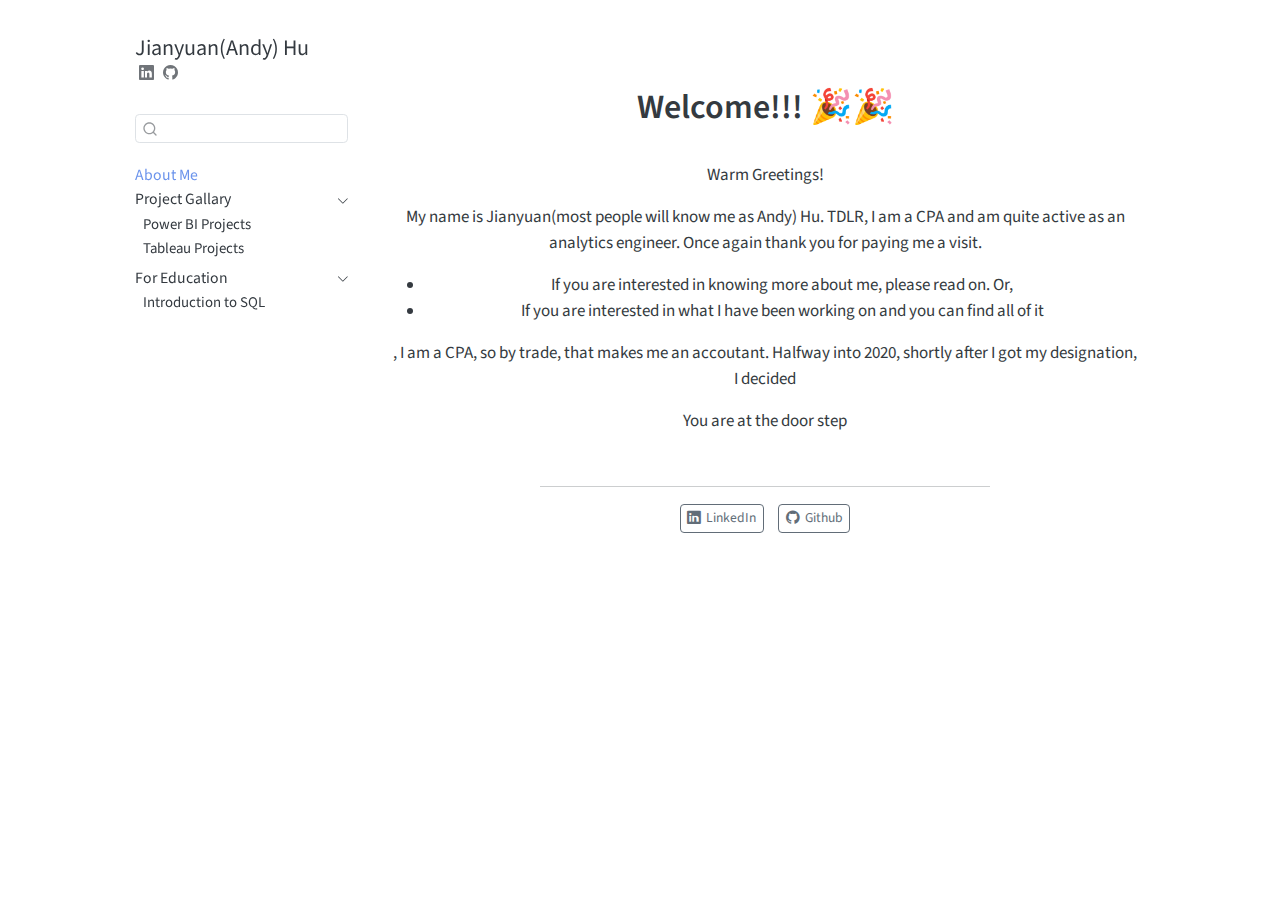
==== docs/index.html @ 5f411fdc "initial website commit" ====
<!DOCTYPE html>
<html xmlns="http://www.w3.org/1999/xhtml" lang="en" xml:lang="en"><head>

<meta charset="utf-8">
<meta name="generator" content="quarto-1.5.57">

<meta name="viewport" content="width=device-width, initial-scale=1.0, user-scalable=yes">


<title>Welcome!!! 🎉🎉 – Jianyuan(Andy) Hu</title>
<style>
code{white-space: pre-wrap;}
span.smallcaps{font-variant: small-caps;}
div.columns{display: flex; gap: min(4vw, 1.5em);}
div.column{flex: auto; overflow-x: auto;}
div.hanging-indent{margin-left: 1.5em; text-indent: -1.5em;}
ul.task-list{list-style: none;}
ul.task-list li input[type="checkbox"] {
  width: 0.8em;
  margin: 0 0.8em 0.2em -1em; /* quarto-specific, see https://github.com/quarto-dev/quarto-cli/issues/4556 */ 
  vertical-align: middle;
}
</style>


<script src="site_libs/quarto-nav/quarto-nav.js"></script>
<script src="site_libs/quarto-nav/headroom.min.js"></script>
<script src="site_libs/clipboard/clipboard.min.js"></script>
<script src="site_libs/quarto-search/autocomplete.umd.js"></script>
<script src="site_libs/quarto-search/fuse.min.js"></script>
<script src="site_libs/quarto-search/quarto-search.js"></script>
<meta name="quarto:offset" content="./">
<script src="site_libs/quarto-html/quarto.js"></script>
<script src="site_libs/quarto-html/popper.min.js"></script>
<script src="site_libs/quarto-html/tippy.umd.min.js"></script>
<link href="site_libs/quarto-html/tippy.css" rel="stylesheet">
<link href="site_libs/quarto-html/quarto-syntax-highlighting.css" rel="stylesheet" id="quarto-text-highlighting-styles">
<script src="site_libs/bootstrap/bootstrap.min.js"></script>
<link href="site_libs/bootstrap/bootstrap-icons.css" rel="stylesheet">
<link href="site_libs/bootstrap/bootstrap.min.css" rel="stylesheet" id="quarto-bootstrap" data-mode="light">
<script id="quarto-search-options" type="application/json">{
  "location": "sidebar",
  "copy-button": false,
  "collapse-after": 3,
  "panel-placement": "start",
  "type": "textbox",
  "limit": 50,
  "keyboard-shortcut": [
    "f",
    "/",
    "s"
  ],
  "show-item-context": false,
  "language": {
    "search-no-results-text": "No results",
    "search-matching-documents-text": "matching documents",
    "search-copy-link-title": "Copy link to search",
    "search-hide-matches-text": "Hide additional matches",
    "search-more-match-text": "more match in this document",
    "search-more-matches-text": "more matches in this document",
    "search-clear-button-title": "Clear",
    "search-text-placeholder": "",
    "search-detached-cancel-button-title": "Cancel",
    "search-submit-button-title": "Submit",
    "search-label": "Search"
  }
}</script>


<link rel="stylesheet" href="styles.css">
</head>

<body class="nav-sidebar floating fullcontent">

<div id="quarto-search-results"></div>
  <header id="quarto-header" class="headroom fixed-top">
  <nav class="quarto-secondary-nav">
    <div class="container-fluid d-flex">
      <button type="button" class="quarto-btn-toggle btn" data-bs-toggle="collapse" role="button" data-bs-target=".quarto-sidebar-collapse-item" aria-controls="quarto-sidebar" aria-expanded="false" aria-label="Toggle sidebar navigation" onclick="if (window.quartoToggleHeadroom) { window.quartoToggleHeadroom(); }">
        <i class="bi bi-layout-text-sidebar-reverse"></i>
      </button>
        <nav class="quarto-page-breadcrumbs" aria-label="breadcrumb"><ol class="breadcrumb"><li class="breadcrumb-item"><a href="./index.html">About Me</a></li></ol></nav>
        <a class="flex-grow-1" role="navigation" data-bs-toggle="collapse" data-bs-target=".quarto-sidebar-collapse-item" aria-controls="quarto-sidebar" aria-expanded="false" aria-label="Toggle sidebar navigation" onclick="if (window.quartoToggleHeadroom) { window.quartoToggleHeadroom(); }">      
        </a>
      <button type="button" class="btn quarto-search-button" aria-label="Search" onclick="window.quartoOpenSearch();">
        <i class="bi bi-search"></i>
      </button>
    </div>
  </nav>
</header>
<!-- content -->
<div id="quarto-content" class="quarto-container page-columns page-rows-contents page-layout-article">
<!-- sidebar -->
  <nav id="quarto-sidebar" class="sidebar collapse collapse-horizontal quarto-sidebar-collapse-item sidebar-navigation floating overflow-auto">
    <div class="pt-lg-2 mt-2 text-left sidebar-header">
    <div class="sidebar-title mb-0 py-0">
      <a href="./">Jianyuan(Andy) Hu</a> 
        <div class="sidebar-tools-main">
    <a href="http://linkedin.com/in/andyhu1" title="" class="quarto-navigation-tool px-1" aria-label=""><i class="bi bi-linkedin"></i></a>
    <a href="https://github.com/jy-andy-hu" title="" class="quarto-navigation-tool px-1" aria-label=""><i class="bi bi-github"></i></a>
</div>
    </div>
      </div>
        <div class="mt-2 flex-shrink-0 align-items-center">
        <div class="sidebar-search">
        <div id="quarto-search" class="" title="Search"></div>
        </div>
        </div>
    <div class="sidebar-menu-container"> 
    <ul class="list-unstyled mt-1">
        <li class="sidebar-item">
  <div class="sidebar-item-container"> 
  <a href="./index.html" class="sidebar-item-text sidebar-link active">
 <span class="menu-text">About Me</span></a>
  </div>
</li>
        <li class="sidebar-item sidebar-item-section">
      <div class="sidebar-item-container"> 
            <a class="sidebar-item-text sidebar-link text-start" data-bs-toggle="collapse" data-bs-target="#quarto-sidebar-section-1" role="navigation" aria-expanded="true">
 <span class="menu-text">Project Gallary</span></a>
          <a class="sidebar-item-toggle text-start" data-bs-toggle="collapse" data-bs-target="#quarto-sidebar-section-1" role="navigation" aria-expanded="true" aria-label="Toggle section">
            <i class="bi bi-chevron-right ms-2"></i>
          </a> 
      </div>
      <ul id="quarto-sidebar-section-1" class="collapse list-unstyled sidebar-section depth1 show">  
          <li class="sidebar-item">
 <span class="menu-text">Power BI Projects</span>
  </li>
          <li class="sidebar-item">
 <span class="menu-text">Tableau Projects</span>
  </li>
      </ul>
  </li>
        <li class="sidebar-item sidebar-item-section">
      <div class="sidebar-item-container"> 
            <a class="sidebar-item-text sidebar-link text-start" data-bs-toggle="collapse" data-bs-target="#quarto-sidebar-section-2" role="navigation" aria-expanded="true">
 <span class="menu-text">For Education</span></a>
          <a class="sidebar-item-toggle text-start" data-bs-toggle="collapse" data-bs-target="#quarto-sidebar-section-2" role="navigation" aria-expanded="true" aria-label="Toggle section">
            <i class="bi bi-chevron-right ms-2"></i>
          </a> 
      </div>
      <ul id="quarto-sidebar-section-2" class="collapse list-unstyled sidebar-section depth1 show">  
          <li class="sidebar-item">
  <div class="sidebar-item-container"> 
  <a href="https://jy-andy-hu.github.io/Education_MySQL_Introduction/" class="sidebar-item-text sidebar-link">
 <span class="menu-text">Introduction to SQL</span></a>
  </div>
</li>
      </ul>
  </li>
    </ul>
    </div>
</nav>
<div id="quarto-sidebar-glass" class="quarto-sidebar-collapse-item" data-bs-toggle="collapse" data-bs-target=".quarto-sidebar-collapse-item"></div>
<!-- margin-sidebar -->
    
<!-- main -->
<div class="quarto-about-jolla">
 <header id="title-block-header" class="quarto-title-block default">
<div class="quarto-title">
<h1 class="title">Welcome!!! 🎉🎉</h1>
</div>
<div class="quarto-title-meta">
  </div>
</header><main class="content" id="quarto-document-content">
<p>Warm Greetings!</p>
<p>My name is Jianyuan(most people will know me as Andy) Hu. TDLR, I am a CPA and am quite active as an analytics engineer. Once again thank you for paying me a visit.</p>
<ul>
<li>If you are interested in knowing more about me, please read on. Or,</li>
<li>If you are interested in what I have been working on and you can find all of it</li>
</ul>
<p>, I am a CPA, so by trade, that makes me an accoutant. Halfway into 2020, shortly after I got my designation, I decided</p>
<p>You are at the door step</p>


</main> 
  <hr class="about-sep">
   <div class="about-links">
  <a href="http://linkedin.com/in/andyhu1" class="about-link" rel="" target="">
    <i class="bi bi-linkedin"></i>
     <span class="about-link-text">LinkedIn</span>
  </a>
  <a href="https://github.com/jy-andy-hu" class="about-link" rel="" target="">
    <i class="bi bi-github"></i>
     <span class="about-link-text">Github</span>
  </a>
</div>
</div>
 <!-- /main -->
<script id="quarto-html-after-body" type="application/javascript">
window.document.addEventListener("DOMContentLoaded", function (event) {
  const toggleBodyColorMode = (bsSheetEl) => {
    const mode = bsSheetEl.getAttribute("data-mode");
    const bodyEl = window.document.querySelector("body");
    if (mode === "dark") {
      bodyEl.classList.add("quarto-dark");
      bodyEl.classList.remove("quarto-light");
    } else {
      bodyEl.classList.add("quarto-light");
      bodyEl.classList.remove("quarto-dark");
    }
  }
  const toggleBodyColorPrimary = () => {
    const bsSheetEl = window.document.querySelector("link#quarto-bootstrap");
    if (bsSheetEl) {
      toggleBodyColorMode(bsSheetEl);
    }
  }
  toggleBodyColorPrimary();  
  const isCodeAnnotation = (el) => {
    for (const clz of el.classList) {
      if (clz.startsWith('code-annotation-')) {                     
        return true;
      }
    }
    return false;
  }
  const onCopySuccess = function(e) {
    // button target
    const button = e.trigger;
    // don't keep focus
    button.blur();
    // flash "checked"
    button.classList.add('code-copy-button-checked');
    var currentTitle = button.getAttribute("title");
    button.setAttribute("title", "Copied!");
    let tooltip;
    if (window.bootstrap) {
      button.setAttribute("data-bs-toggle", "tooltip");
      button.setAttribute("data-bs-placement", "left");
      button.setAttribute("data-bs-title", "Copied!");
      tooltip = new bootstrap.Tooltip(button, 
        { trigger: "manual", 
          customClass: "code-copy-button-tooltip",
          offset: [0, -8]});
      tooltip.show();    
    }
    setTimeout(function() {
      if (tooltip) {
        tooltip.hide();
        button.removeAttribute("data-bs-title");
        button.removeAttribute("data-bs-toggle");
        button.removeAttribute("data-bs-placement");
      }
      button.setAttribute("title", currentTitle);
      button.classList.remove('code-copy-button-checked');
    }, 1000);
    // clear code selection
    e.clearSelection();
  }
  const getTextToCopy = function(trigger) {
      const codeEl = trigger.previousElementSibling.cloneNode(true);
      for (const childEl of codeEl.children) {
        if (isCodeAnnotation(childEl)) {
          childEl.remove();
        }
      }
      return codeEl.innerText;
  }
  const clipboard = new window.ClipboardJS('.code-copy-button:not([data-in-quarto-modal])', {
    text: getTextToCopy
  });
  clipboard.on('success', onCopySuccess);
  if (window.document.getElementById('quarto-embedded-source-code-modal')) {
    // For code content inside modals, clipBoardJS needs to be initialized with a container option
    // TODO: Check when it could be a function (https://github.com/zenorocha/clipboard.js/issues/860)
    const clipboardModal = new window.ClipboardJS('.code-copy-button[data-in-quarto-modal]', {
      text: getTextToCopy,
      container: window.document.getElementById('quarto-embedded-source-code-modal')
    });
    clipboardModal.on('success', onCopySuccess);
  }
    var localhostRegex = new RegExp(/^(?:http|https):\/\/localhost\:?[0-9]*\//);
    var mailtoRegex = new RegExp(/^mailto:/);
      var filterRegex = new RegExp('/' + window.location.host + '/');
    var isInternal = (href) => {
        return filterRegex.test(href) || localhostRegex.test(href) || mailtoRegex.test(href);
    }
    // Inspect non-navigation links and adorn them if external
 	var links = window.document.querySelectorAll('a[href]:not(.nav-link):not(.navbar-brand):not(.toc-action):not(.sidebar-link):not(.sidebar-item-toggle):not(.pagination-link):not(.no-external):not([aria-hidden]):not(.dropdown-item):not(.quarto-navigation-tool):not(.about-link)');
    for (var i=0; i<links.length; i++) {
      const link = links[i];
      if (!isInternal(link.href)) {
        // undo the damage that might have been done by quarto-nav.js in the case of
        // links that we want to consider external
        if (link.dataset.originalHref !== undefined) {
          link.href = link.dataset.originalHref;
        }
      }
    }
  function tippyHover(el, contentFn, onTriggerFn, onUntriggerFn) {
    const config = {
      allowHTML: true,
      maxWidth: 500,
      delay: 100,
      arrow: false,
      appendTo: function(el) {
          return el.parentElement;
      },
      interactive: true,
      interactiveBorder: 10,
      theme: 'quarto',
      placement: 'bottom-start',
    };
    if (contentFn) {
      config.content = contentFn;
    }
    if (onTriggerFn) {
      config.onTrigger = onTriggerFn;
    }
    if (onUntriggerFn) {
      config.onUntrigger = onUntriggerFn;
    }
    window.tippy(el, config); 
  }
  const noterefs = window.document.querySelectorAll('a[role="doc-noteref"]');
  for (var i=0; i<noterefs.length; i++) {
    const ref = noterefs[i];
    tippyHover(ref, function() {
      // use id or data attribute instead here
      let href = ref.getAttribute('data-footnote-href') || ref.getAttribute('href');
      try { href = new URL(href).hash; } catch {}
      const id = href.replace(/^#\/?/, "");
      const note = window.document.getElementById(id);
      if (note) {
        return note.innerHTML;
      } else {
        return "";
      }
    });
  }
  const xrefs = window.document.querySelectorAll('a.quarto-xref');
  const processXRef = (id, note) => {
    // Strip column container classes
    const stripColumnClz = (el) => {
      el.classList.remove("page-full", "page-columns");
      if (el.children) {
        for (const child of el.children) {
          stripColumnClz(child);
        }
      }
    }
    stripColumnClz(note)
    if (id === null || id.startsWith('sec-')) {
      // Special case sections, only their first couple elements
      const container = document.createElement("div");
      if (note.children && note.children.length > 2) {
        container.appendChild(note.children[0].cloneNode(true));
        for (let i = 1; i < note.children.length; i++) {
          const child = note.children[i];
          if (child.tagName === "P" && child.innerText === "") {
            continue;
          } else {
            container.appendChild(child.cloneNode(true));
            break;
          }
        }
        if (window.Quarto?.typesetMath) {
          window.Quarto.typesetMath(container);
        }
        return container.innerHTML
      } else {
        if (window.Quarto?.typesetMath) {
          window.Quarto.typesetMath(note);
        }
        return note.innerHTML;
      }
    } else {
      // Remove any anchor links if they are present
      const anchorLink = note.querySelector('a.anchorjs-link');
      if (anchorLink) {
        anchorLink.remove();
      }
      if (window.Quarto?.typesetMath) {
        window.Quarto.typesetMath(note);
      }
      // TODO in 1.5, we should make sure this works without a callout special case
      if (note.classList.contains("callout")) {
        return note.outerHTML;
      } else {
        return note.innerHTML;
      }
    }
  }
  for (var i=0; i<xrefs.length; i++) {
    const xref = xrefs[i];
    tippyHover(xref, undefined, function(instance) {
      instance.disable();
      let url = xref.getAttribute('href');
      let hash = undefined; 
      if (url.startsWith('#')) {
        hash = url;
      } else {
        try { hash = new URL(url).hash; } catch {}
      }
      if (hash) {
        const id = hash.replace(/^#\/?/, "");
        const note = window.document.getElementById(id);
        if (note !== null) {
          try {
            const html = processXRef(id, note.cloneNode(true));
            instance.setContent(html);
          } finally {
            instance.enable();
            instance.show();
          }
        } else {
          // See if we can fetch this
          fetch(url.split('#')[0])
          .then(res => res.text())
          .then(html => {
            const parser = new DOMParser();
            const htmlDoc = parser.parseFromString(html, "text/html");
            const note = htmlDoc.getElementById(id);
            if (note !== null) {
              const html = processXRef(id, note);
              instance.setContent(html);
            } 
          }).finally(() => {
            instance.enable();
            instance.show();
          });
        }
      } else {
        // See if we can fetch a full url (with no hash to target)
        // This is a special case and we should probably do some content thinning / targeting
        fetch(url)
        .then(res => res.text())
        .then(html => {
          const parser = new DOMParser();
          const htmlDoc = parser.parseFromString(html, "text/html");
          const note = htmlDoc.querySelector('main.content');
          if (note !== null) {
            // This should only happen for chapter cross references
            // (since there is no id in the URL)
            // remove the first header
            if (note.children.length > 0 && note.children[0].tagName === "HEADER") {
              note.children[0].remove();
            }
            const html = processXRef(null, note);
            instance.setContent(html);
          } 
        }).finally(() => {
          instance.enable();
          instance.show();
        });
      }
    }, function(instance) {
    });
  }
      let selectedAnnoteEl;
      const selectorForAnnotation = ( cell, annotation) => {
        let cellAttr = 'data-code-cell="' + cell + '"';
        let lineAttr = 'data-code-annotation="' +  annotation + '"';
        const selector = 'span[' + cellAttr + '][' + lineAttr + ']';
        return selector;
      }
      const selectCodeLines = (annoteEl) => {
        const doc = window.document;
        const targetCell = annoteEl.getAttribute("data-target-cell");
        const targetAnnotation = annoteEl.getAttribute("data-target-annotation");
        const annoteSpan = window.document.querySelector(selectorForAnnotation(targetCell, targetAnnotation));
        const lines = annoteSpan.getAttribute("data-code-lines").split(",");
        const lineIds = lines.map((line) => {
          return targetCell + "-" + line;
        })
        let top = null;
        let height = null;
        let parent = null;
        if (lineIds.length > 0) {
            //compute the position of the single el (top and bottom and make a div)
            const el = window.document.getElementById(lineIds[0]);
            top = el.offsetTop;
            height = el.offsetHeight;
            parent = el.parentElement.parentElement;
          if (lineIds.length > 1) {
            const lastEl = window.document.getElementById(lineIds[lineIds.length - 1]);
            const bottom = lastEl.offsetTop + lastEl.offsetHeight;
            height = bottom - top;
          }
          if (top !== null && height !== null && parent !== null) {
            // cook up a div (if necessary) and position it 
            let div = window.document.getElementById("code-annotation-line-highlight");
            if (div === null) {
              div = window.document.createElement("div");
              div.setAttribute("id", "code-annotation-line-highlight");
              div.style.position = 'absolute';
              parent.appendChild(div);
            }
            div.style.top = top - 2 + "px";
            div.style.height = height + 4 + "px";
            div.style.left = 0;
            let gutterDiv = window.document.getElementById("code-annotation-line-highlight-gutter");
            if (gutterDiv === null) {
              gutterDiv = window.document.createElement("div");
              gutterDiv.setAttribute("id", "code-annotation-line-highlight-gutter");
              gutterDiv.style.position = 'absolute';
              const codeCell = window.document.getElementById(targetCell);
              const gutter = codeCell.querySelector('.code-annotation-gutter');
              gutter.appendChild(gutterDiv);
            }
            gutterDiv.style.top = top - 2 + "px";
            gutterDiv.style.height = height + 4 + "px";
          }
          selectedAnnoteEl = annoteEl;
        }
      };
      const unselectCodeLines = () => {
        const elementsIds = ["code-annotation-line-highlight", "code-annotation-line-highlight-gutter"];
        elementsIds.forEach((elId) => {
          const div = window.document.getElementById(elId);
          if (div) {
            div.remove();
          }
        });
        selectedAnnoteEl = undefined;
      };
        // Handle positioning of the toggle
    window.addEventListener(
      "resize",
      throttle(() => {
        elRect = undefined;
        if (selectedAnnoteEl) {
          selectCodeLines(selectedAnnoteEl);
        }
      }, 10)
    );
    function throttle(fn, ms) {
    let throttle = false;
    let timer;
      return (...args) => {
        if(!throttle) { // first call gets through
            fn.apply(this, args);
            throttle = true;
        } else { // all the others get throttled
            if(timer) clearTimeout(timer); // cancel #2
            timer = setTimeout(() => {
              fn.apply(this, args);
              timer = throttle = false;
            }, ms);
        }
      };
    }
      // Attach click handler to the DT
      const annoteDls = window.document.querySelectorAll('dt[data-target-cell]');
      for (const annoteDlNode of annoteDls) {
        annoteDlNode.addEventListener('click', (event) => {
          const clickedEl = event.target;
          if (clickedEl !== selectedAnnoteEl) {
            unselectCodeLines();
            const activeEl = window.document.querySelector('dt[data-target-cell].code-annotation-active');
            if (activeEl) {
              activeEl.classList.remove('code-annotation-active');
            }
            selectCodeLines(clickedEl);
            clickedEl.classList.add('code-annotation-active');
          } else {
            // Unselect the line
            unselectCodeLines();
            clickedEl.classList.remove('code-annotation-active');
          }
        });
      }
  const findCites = (el) => {
    const parentEl = el.parentElement;
    if (parentEl) {
      const cites = parentEl.dataset.cites;
      if (cites) {
        return {
          el,
          cites: cites.split(' ')
        };
      } else {
        return findCites(el.parentElement)
      }
    } else {
      return undefined;
    }
  };
  var bibliorefs = window.document.querySelectorAll('a[role="doc-biblioref"]');
  for (var i=0; i<bibliorefs.length; i++) {
    const ref = bibliorefs[i];
    const citeInfo = findCites(ref);
    if (citeInfo) {
      tippyHover(citeInfo.el, function() {
        var popup = window.document.createElement('div');
        citeInfo.cites.forEach(function(cite) {
          var citeDiv = window.document.createElement('div');
          citeDiv.classList.add('hanging-indent');
          citeDiv.classList.add('csl-entry');
          var biblioDiv = window.document.getElementById('ref-' + cite);
          if (biblioDiv) {
            citeDiv.innerHTML = biblioDiv.innerHTML;
          }
          popup.appendChild(citeDiv);
        });
        return popup.innerHTML;
      });
    }
  }
});
</script>
</div> <!-- /content -->




</body></html>
---- docs/site_libs/quarto-html/tippy.css ----
.tippy-box[data-animation=fade][data-state=hidden]{opacity:0}[data-tippy-root]{max-width:calc(100vw - 10px)}.tippy-box{position:relative;background-color:#333;color:#fff;border-radius:4px;font-size:14px;line-height:1.4;white-space:normal;outline:0;transition-property:transform,visibility,opacity}.tippy-box[data-placement^=top]>.tippy-arrow{bottom:0}.tippy-box[data-placement^=top]>.tippy-arrow:before{bottom:-7px;left:0;border-width:8px 8px 0;border-top-color:initial;transform-origin:center top}.tippy-box[data-placement^=bottom]>.tippy-arrow{top:0}.tippy-box[data-placement^=bottom]>.tippy-arrow:before{top:-7px;left:0;border-width:0 8px 8px;border-bottom-color:initial;transform-origin:center bottom}.tippy-box[data-placement^=left]>.tippy-arrow{right:0}.tippy-box[data-placement^=left]>.tippy-arrow:before{border-width:8px 0 8px 8px;border-left-color:initial;right:-7px;transform-origin:center left}.tippy-box[data-placement^=right]>.tippy-arrow{left:0}.tippy-box[data-placement^=right]>.tippy-arrow:before{left:-7px;border-width:8px 8px 8px 0;border-right-color:initial;transform-origin:center right}.tippy-box[data-inertia][data-state=visible]{transition-timing-function:cubic-bezier(.54,1.5,.38,1.11)}.tippy-arrow{width:16px;height:16px;color:#333}.tippy-arrow:before{content:"";position:absolute;border-color:transparent;border-style:solid}.tippy-content{position:relative;padding:5px 9px;z-index:1}
---- docs/site_libs/quarto-html/quarto-syntax-highlighting.css ----
/* quarto syntax highlight colors */
:root {
  --quarto-hl-ot-color: #003B4F;
  --quarto-hl-at-color: #657422;
  --quarto-hl-ss-color: #20794D;
  --quarto-hl-an-color: #5E5E5E;
  --quarto-hl-fu-color: #4758AB;
  --quarto-hl-st-color: #20794D;
  --quarto-hl-cf-color: #003B4F;
  --quarto-hl-op-color: #5E5E5E;
  --quarto-hl-er-color: #AD0000;
  --quarto-hl-bn-color: #AD0000;
  --quarto-hl-al-color: #AD0000;
  --quarto-hl-va-color: #111111;
  --quarto-hl-bu-color: inherit;
  --quarto-hl-ex-color: inherit;
  --quarto-hl-pp-color: #AD0000;
  --quarto-hl-in-color: #5E5E5E;
  --quarto-hl-vs-color: #20794D;
  --quarto-hl-wa-color: #5E5E5E;
  --quarto-hl-do-color: #5E5E5E;
  --quarto-hl-im-color: #00769E;
  --quarto-hl-ch-color: #20794D;
  --quarto-hl-dt-color: #AD0000;
  --quarto-hl-fl-color: #AD0000;
  --quarto-hl-co-color: #5E5E5E;
  --quarto-hl-cv-color: #5E5E5E;
  --quarto-hl-cn-color: #8f5902;
  --quarto-hl-sc-color: #5E5E5E;
  --quarto-hl-dv-color: #AD0000;
  --quarto-hl-kw-color: #003B4F;
}

/* other quarto variables */
:root {
  --quarto-font-monospace: SFMono-Regular, Menlo, Monaco, Consolas, "Liberation Mono", "Courier New", monospace;
}

pre > code.sourceCode > span {
  color: #003B4F;
}

code span {
  color: #003B4F;
}

code.sourceCode > span {
  color: #003B4F;
}

div.sourceCode,
div.sourceCode pre.sourceCode {
  color: #003B4F;
}

code span.ot {
  color: #003B4F;
  font-style: inherit;
}

code span.at {
  color: #657422;
  font-style: inherit;
}

code span.ss {
  color: #20794D;
  font-style: inherit;
}

code span.an {
  color: #5E5E5E;
  font-style: inherit;
}

code span.fu {
  color: #4758AB;
  font-style: inherit;
}

code span.st {
  color: #20794D;
  font-style: inherit;
}

code span.cf {
  color: #003B4F;
  font-weight: bold;
  font-style: inherit;
}

code span.op {
  color: #5E5E5E;
  font-style: inherit;
}

code span.er {
  color: #AD0000;
  font-style: inherit;
}

code span.bn {
  color: #AD0000;
  font-style: inherit;
}

code span.al {
  color: #AD0000;
  font-style: inherit;
}

code span.va {
  color: #111111;
  font-style: inherit;
}

code span.bu {
  font-style: inherit;
}

code span.ex {
  font-style: inherit;
}

code span.pp {
  color: #AD0000;
  font-style: inherit;
}

code span.in {
  color: #5E5E5E;
  font-style: inherit;
}

code span.vs {
  color: #20794D;
  font-style: inherit;
}

code span.wa {
  color: #5E5E5E;
  font-style: italic;
}

code span.do {
  color: #5E5E5E;
  font-style: italic;
}

code span.im {
  color: #00769E;
  font-style: inherit;
}

code span.ch {
  color: #20794D;
  font-style: inherit;
}

code span.dt {
  color: #AD0000;
  font-style: inherit;
}

code span.fl {
  color: #AD0000;
  font-style: inherit;
}

code span.co {
  color: #5E5E5E;
  font-style: inherit;
}

code span.cv {
  color: #5E5E5E;
  font-style: italic;
}

code span.cn {
  color: #8f5902;
  font-style: inherit;
}

code span.sc {
  color: #5E5E5E;
  font-style: inherit;
}

code span.dv {
  color: #AD0000;
  font-style: inherit;
}

code span.kw {
  color: #003B4F;
  font-weight: bold;
  font-style: inherit;
}

.prevent-inlining {
  content: "</";
}

/*# sourceMappingURL=debc5d5d77c3f9108843748ff7464032.css.map */
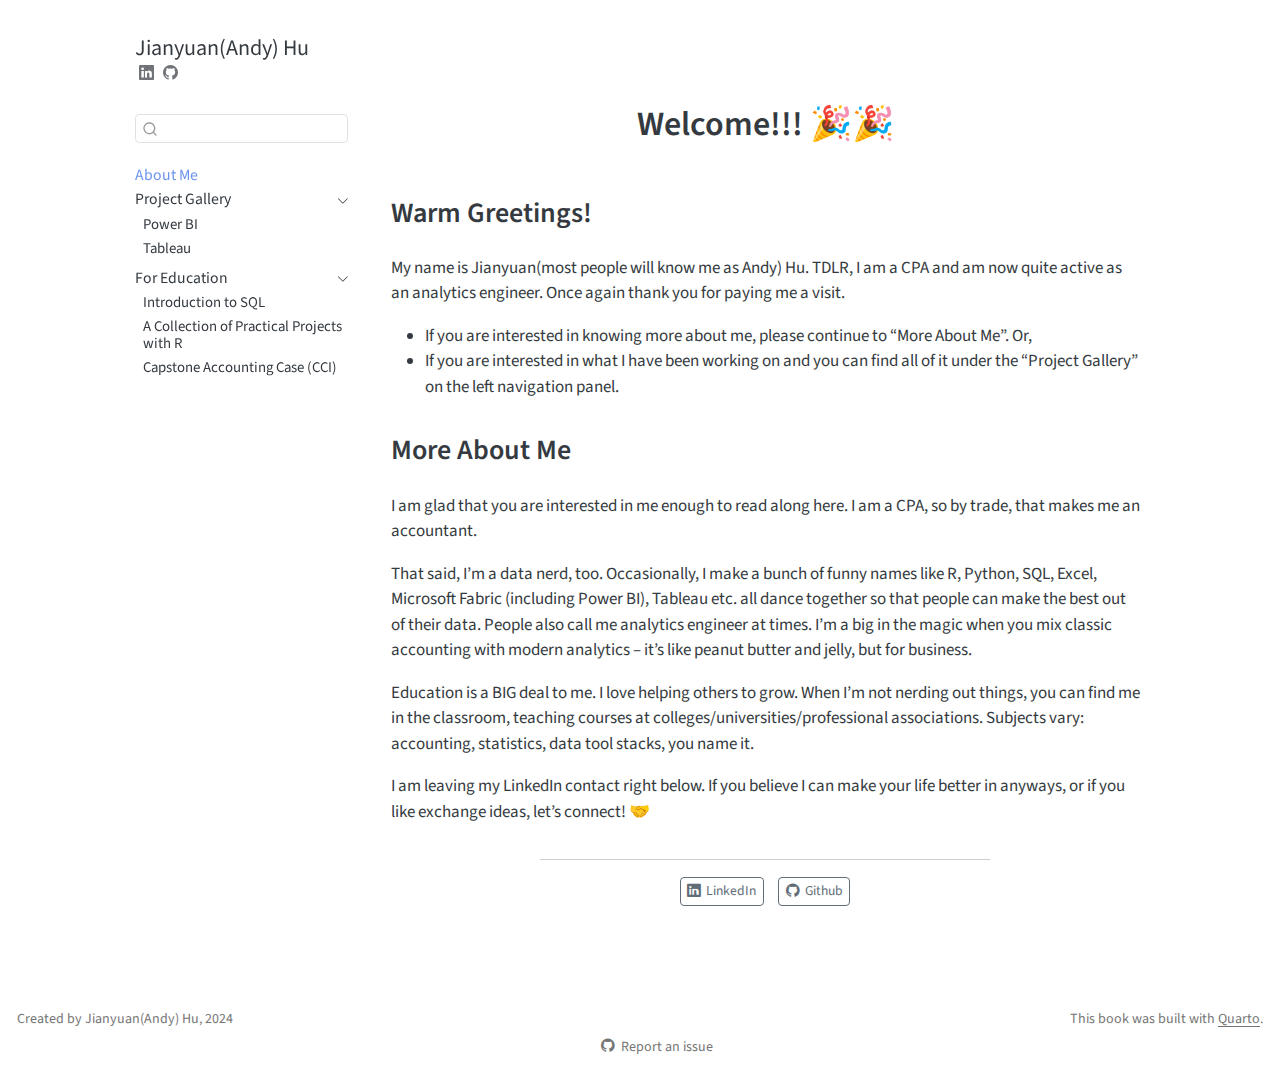
==== commit a5feca30: "add cci power bi and tableau visuals" ====
--- a/docs/index.html
+++ b/docs/index.html
@@ -117,18 +117,24 @@
         <li class="sidebar-item sidebar-item-section">
       <div class="sidebar-item-container"> 
             <a class="sidebar-item-text sidebar-link text-start" data-bs-toggle="collapse" data-bs-target="#quarto-sidebar-section-1" role="navigation" aria-expanded="true">
- <span class="menu-text">Project Gallary</span></a>
+ <span class="menu-text">Project Gallery</span></a>
           <a class="sidebar-item-toggle text-start" data-bs-toggle="collapse" data-bs-target="#quarto-sidebar-section-1" role="navigation" aria-expanded="true" aria-label="Toggle section">
             <i class="bi bi-chevron-right ms-2"></i>
           </a> 
       </div>
       <ul id="quarto-sidebar-section-1" class="collapse list-unstyled sidebar-section depth1 show">  
           <li class="sidebar-item">
- <span class="menu-text">Power BI Projects</span>
-  </li>
+  <div class="sidebar-item-container"> 
+  <a href="./powerbi.html" class="sidebar-item-text sidebar-link">
+ <span class="menu-text">Power BI</span></a>
+  </div>
+</li>
           <li class="sidebar-item">
- <span class="menu-text">Tableau Projects</span>
-  </li>
+  <div class="sidebar-item-container"> 
+  <a href="./tableau.html" class="sidebar-item-text sidebar-link">
+ <span class="menu-text">Tableau</span></a>
+  </div>
+</li>
       </ul>
   </li>
         <li class="sidebar-item sidebar-item-section">
@@ -146,6 +152,18 @@
  <span class="menu-text">Introduction to SQL</span></a>
   </div>
 </li>
+          <li class="sidebar-item">
+  <div class="sidebar-item-container"> 
+  <a href="https://jy-andy-hu.github.io/Education_R/" class="sidebar-item-text sidebar-link">
+ <span class="menu-text">A Collection of Practical Projects with R</span></a>
+  </div>
+</li>
+          <li class="sidebar-item">
+  <div class="sidebar-item-container"> 
+  <a href="./accounting_cci.html" class="sidebar-item-text sidebar-link">
+ <span class="menu-text">Capstone Accounting Case (CCI)</span></a>
+  </div>
+</li>
       </ul>
   </li>
     </ul>
@@ -155,6 +173,11 @@
 <!-- margin-sidebar -->
     
 <!-- main -->
+<main class="content" id="quarto-document-content">
+
+
+
+
 <div class="quarto-about-jolla">
  <header id="title-block-header" class="quarto-title-block default">
 <div class="quarto-title">
@@ -162,18 +185,23 @@
 </div>
 <div class="quarto-title-meta">
   </div>
-</header><main class="content" id="quarto-document-content">
-<p>Warm Greetings!</p>
-<p>My name is Jianyuan(most people will know me as Andy) Hu. TDLR, I am a CPA and am quite active as an analytics engineer. Once again thank you for paying me a visit.</p>
+</header><div id="big-heading">
+<section id="warm-greetings" class="level2">
+<h2 data-anchor-id="warm-greetings">Warm Greetings!</h2>
+<p>My name is Jianyuan(most people will know me as Andy) Hu. TDLR, I am a CPA and am now quite active as an analytics engineer. Once again thank you for paying me a visit.</p>
 <ul>
-<li>If you are interested in knowing more about me, please read on. Or,</li>
-<li>If you are interested in what I have been working on and you can find all of it</li>
+<li>If you are interested in knowing more about me, please continue to “More About Me”. Or,</li>
+<li>If you are interested in what I have been working on and you can find all of it under the “Project Gallery” on the left navigation panel.</li>
 </ul>
-<p>, I am a CPA, so by trade, that makes me an accoutant. Halfway into 2020, shortly after I got my designation, I decided</p>
-<p>You are at the door step</p>
-
-
-</main> 
+</section>
+<section id="more-about-me" class="level2">
+<h2 data-anchor-id="more-about-me">More About Me</h2>
+<p>I am glad that you are interested in me enough to read along here. I am a CPA, so by trade, that makes me an accountant.</p>
+<p>That said, I’m a data nerd, too. Occasionally, I make a bunch of funny names like R, Python, SQL, Excel, Microsoft Fabric (including Power BI), Tableau etc. all dance together so that people can make the best out of their data. People also call me analytics engineer at times. I’m a big in the magic when you mix classic accounting with modern analytics – it’s like peanut butter and jelly, but for business.</p>
+<p>Education is a BIG deal to me. I love helping others to grow. When I’m not nerding out things, you can find me in the classroom, teaching courses at colleges/universities/professional associations. Subjects vary: accounting, statistics, data tool stacks, you name it.</p>
+<p>I am leaving my LinkedIn contact right below. If you believe I can make your life better in anyways, or if you like exchange ideas, let’s connect! 🤝</p>
+</section>
+</div> 
   <hr class="about-sep">
    <div class="about-links">
   <a href="http://linkedin.com/in/andyhu1" class="about-link" rel="" target="">
@@ -186,7 +214,12 @@
   </a>
 </div>
 </div>
- <!-- /main -->
+
+
+
+
+
+</main> <!-- /main -->
 <script id="quarto-html-after-body" type="application/javascript">
 window.document.addEventListener("DOMContentLoaded", function (event) {
   const toggleBodyColorMode = (bsSheetEl) => {
@@ -601,6 +634,19 @@
 });
 </script>
 </div> <!-- /content -->
+<footer class="footer">
+  <div class="nav-footer">
+    <div class="nav-footer-left">
+<p>Created by Jianyuan(Andy) Hu, 2024</p>
+</div>   
+    <div class="nav-footer-center">
+      &nbsp;
+    <div class="toc-actions"><ul><li><a href="https://github.com/jy-andy-hu/Education_MySQL_Introduction/issues/new" class="toc-action"><i class="bi bi-github"></i>Report an issue</a></li></ul></div></div>
+    <div class="nav-footer-right">
+<p>This book was built with <a href="https://quarto.org/">Quarto</a>.</p>
+</div>
+  </div>
+</footer>
 
 
 
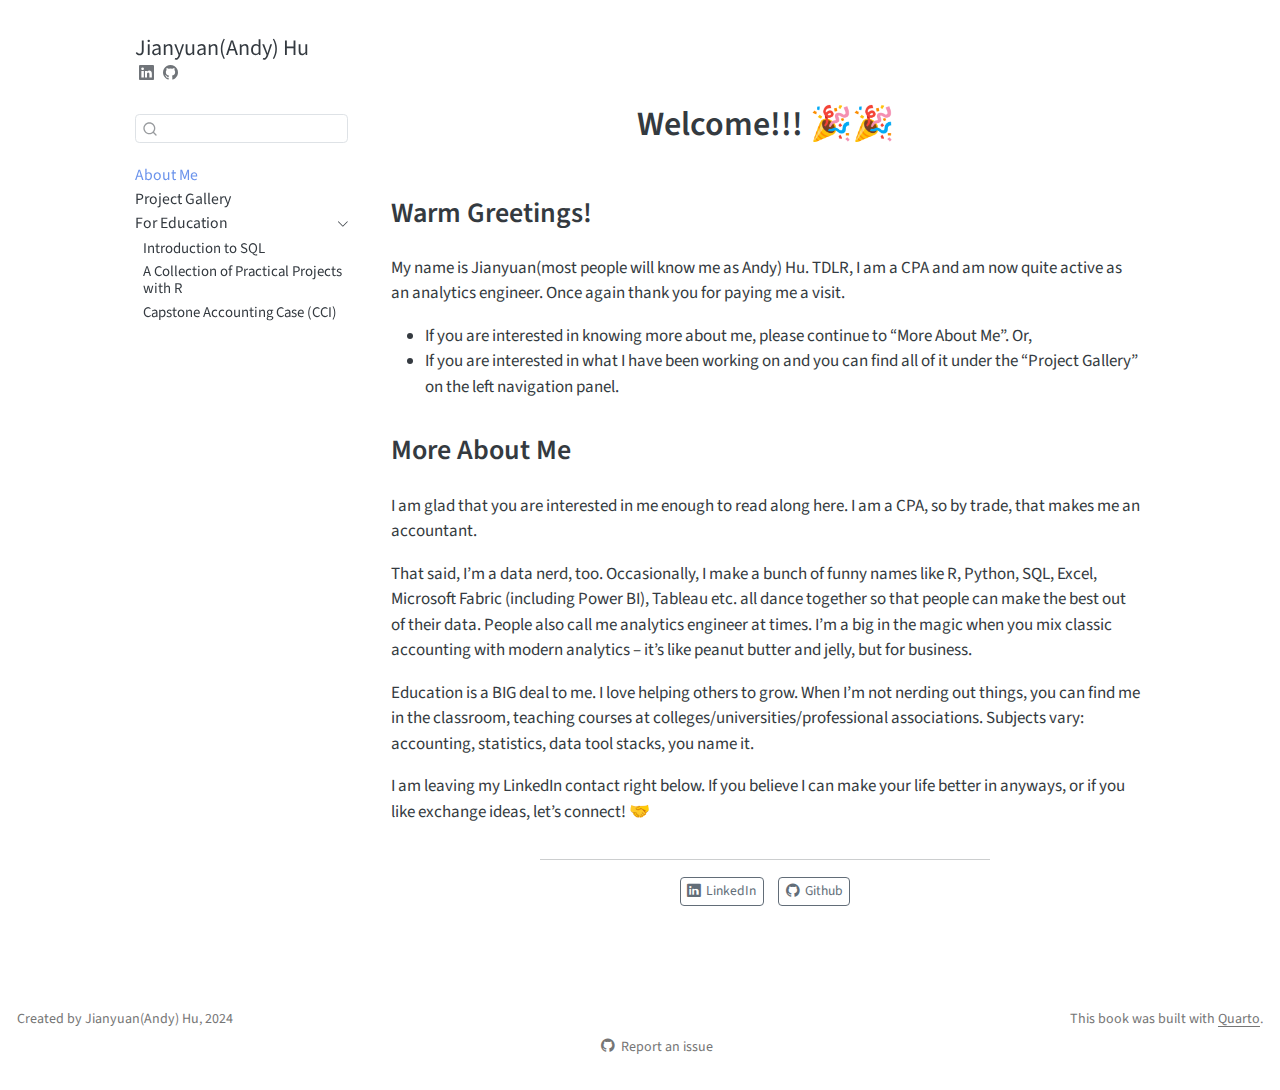
==== commit 3a62bbc0: "add existing power bi and tableau projects to project gallery" ====
--- a/docs/index.html
+++ b/docs/index.html
@@ -114,38 +114,21 @@
  <span class="menu-text">About Me</span></a>
   </div>
 </li>
+        <li class="sidebar-item">
+  <div class="sidebar-item-container"> 
+  <a href="./project_gallery.html" class="sidebar-item-text sidebar-link">
+ <span class="menu-text">Project Gallery</span></a>
+  </div>
+</li>
         <li class="sidebar-item sidebar-item-section">
       <div class="sidebar-item-container"> 
             <a class="sidebar-item-text sidebar-link text-start" data-bs-toggle="collapse" data-bs-target="#quarto-sidebar-section-1" role="navigation" aria-expanded="true">
- <span class="menu-text">Project Gallery</span></a>
+ <span class="menu-text">For Education</span></a>
           <a class="sidebar-item-toggle text-start" data-bs-toggle="collapse" data-bs-target="#quarto-sidebar-section-1" role="navigation" aria-expanded="true" aria-label="Toggle section">
             <i class="bi bi-chevron-right ms-2"></i>
           </a> 
       </div>
       <ul id="quarto-sidebar-section-1" class="collapse list-unstyled sidebar-section depth1 show">  
-          <li class="sidebar-item">
-  <div class="sidebar-item-container"> 
-  <a href="./powerbi.html" class="sidebar-item-text sidebar-link">
- <span class="menu-text">Power BI</span></a>
-  </div>
-</li>
-          <li class="sidebar-item">
-  <div class="sidebar-item-container"> 
-  <a href="./tableau.html" class="sidebar-item-text sidebar-link">
- <span class="menu-text">Tableau</span></a>
-  </div>
-</li>
-      </ul>
-  </li>
-        <li class="sidebar-item sidebar-item-section">
-      <div class="sidebar-item-container"> 
-            <a class="sidebar-item-text sidebar-link text-start" data-bs-toggle="collapse" data-bs-target="#quarto-sidebar-section-2" role="navigation" aria-expanded="true">
- <span class="menu-text">For Education</span></a>
-          <a class="sidebar-item-toggle text-start" data-bs-toggle="collapse" data-bs-target="#quarto-sidebar-section-2" role="navigation" aria-expanded="true" aria-label="Toggle section">
-            <i class="bi bi-chevron-right ms-2"></i>
-          </a> 
-      </div>
-      <ul id="quarto-sidebar-section-2" class="collapse list-unstyled sidebar-section depth1 show">  
           <li class="sidebar-item">
   <div class="sidebar-item-container"> 
   <a href="https://jy-andy-hu.github.io/Education_MySQL_Introduction/" class="sidebar-item-text sidebar-link">
@@ -641,7 +624,7 @@
 </div>   
     <div class="nav-footer-center">
       &nbsp;
-    <div class="toc-actions"><ul><li><a href="https://github.com/jy-andy-hu/Education_MySQL_Introduction/issues/new" class="toc-action"><i class="bi bi-github"></i>Report an issue</a></li></ul></div></div>
+    <div class="toc-actions"><ul><li><a href="https://github.com/jy-andy-hu/AllAboutMe/issues/new" class="toc-action"><i class="bi bi-github"></i>Report an issue</a></li></ul></div></div>
     <div class="nav-footer-right">
 <p>This book was built with <a href="https://quarto.org/">Quarto</a>.</p>
 </div>
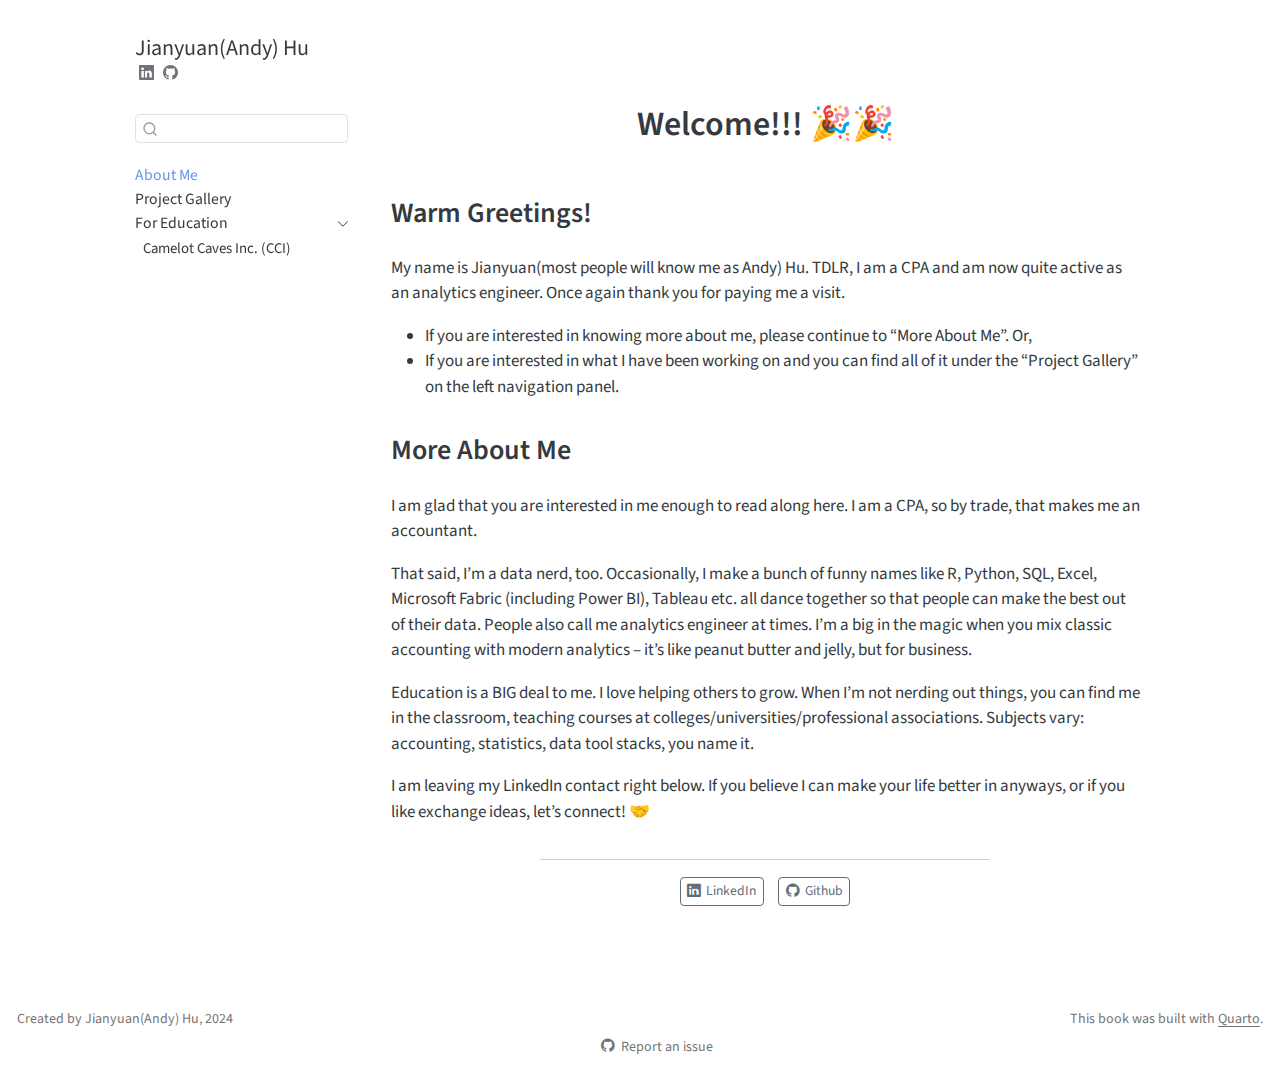
==== commit e5f85384: "reorganize for project gallery for better efficiency" ====
--- a/docs/index.html
+++ b/docs/index.html
@@ -131,20 +131,8 @@
       <ul id="quarto-sidebar-section-1" class="collapse list-unstyled sidebar-section depth1 show">  
           <li class="sidebar-item">
   <div class="sidebar-item-container"> 
-  <a href="https://jy-andy-hu.github.io/Education_MySQL_Introduction/" class="sidebar-item-text sidebar-link">
- <span class="menu-text">Introduction to SQL</span></a>
-  </div>
-</li>
-          <li class="sidebar-item">
-  <div class="sidebar-item-container"> 
-  <a href="https://jy-andy-hu.github.io/Education_R/" class="sidebar-item-text sidebar-link">
- <span class="menu-text">A Collection of Practical Projects with R</span></a>
-  </div>
-</li>
-          <li class="sidebar-item">
-  <div class="sidebar-item-container"> 
   <a href="./accounting_cci.html" class="sidebar-item-text sidebar-link">
- <span class="menu-text">Capstone Accounting Case (CCI)</span></a>
+ <span class="menu-text">Camelot Caves Inc.&nbsp;(CCI)</span></a>
   </div>
 </li>
       </ul>
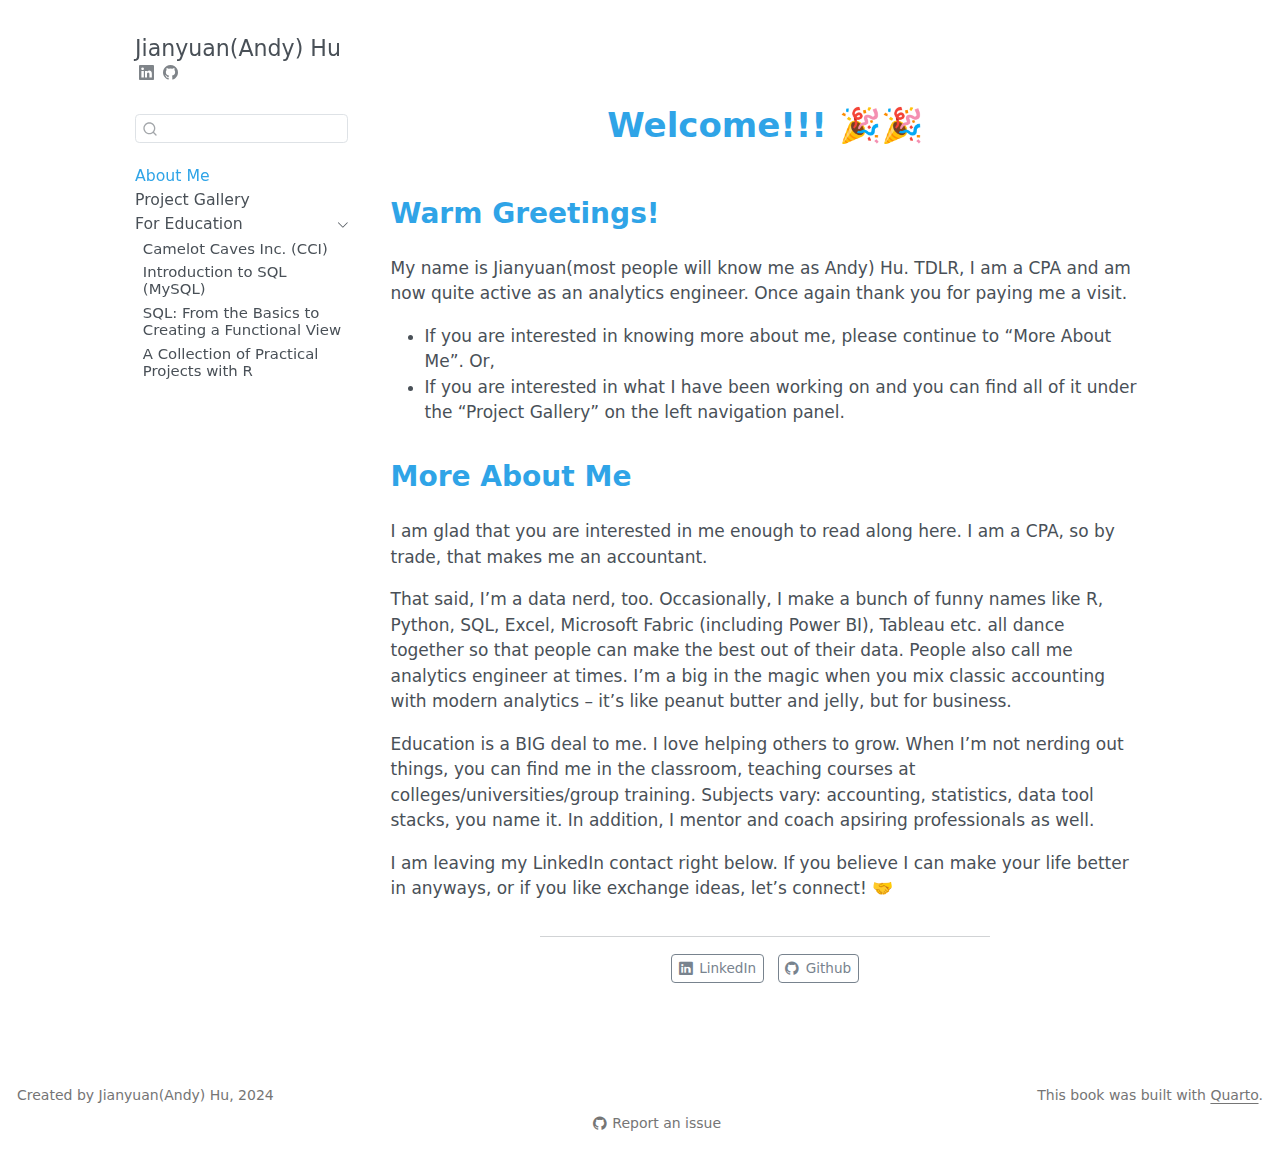
==== commit 3e4a160b: "add adventurework sql project and bring out educational projects to the front page" ====
--- a/docs/index.html
+++ b/docs/index.html
@@ -2,7 +2,7 @@
 <html xmlns="http://www.w3.org/1999/xhtml" lang="en" xml:lang="en"><head>
 
 <meta charset="utf-8">
-<meta name="generator" content="quarto-1.5.57">
+<meta name="generator" content="quarto-1.6.39">
 
 <meta name="viewport" content="width=device-width, initial-scale=1.0, user-scalable=yes">
 
@@ -34,10 +34,10 @@
 <script src="site_libs/quarto-html/popper.min.js"></script>
 <script src="site_libs/quarto-html/tippy.umd.min.js"></script>
 <link href="site_libs/quarto-html/tippy.css" rel="stylesheet">
-<link href="site_libs/quarto-html/quarto-syntax-highlighting.css" rel="stylesheet" id="quarto-text-highlighting-styles">
+<link href="site_libs/quarto-html/quarto-syntax-highlighting-e26003cea8cd680ca0c55a263523d882.css" rel="stylesheet" id="quarto-text-highlighting-styles">
 <script src="site_libs/bootstrap/bootstrap.min.js"></script>
 <link href="site_libs/bootstrap/bootstrap-icons.css" rel="stylesheet">
-<link href="site_libs/bootstrap/bootstrap.min.css" rel="stylesheet" id="quarto-bootstrap" data-mode="light">
+<link href="site_libs/bootstrap/bootstrap-c8d5cbfe0a114cce0d624ba687662ee5.min.css" rel="stylesheet" append-hash="true" id="quarto-bootstrap" data-mode="light">
 <script id="quarto-search-options" type="application/json">{
   "location": "sidebar",
   "copy-button": false,
@@ -135,6 +135,24 @@
  <span class="menu-text">Camelot Caves Inc.&nbsp;(CCI)</span></a>
   </div>
 </li>
+          <li class="sidebar-item">
+  <div class="sidebar-item-container"> 
+  <a href="https://jy-andy-hu.github.io/Education_MySQL_Introduction/" class="sidebar-item-text sidebar-link">
+ <span class="menu-text">Introduction to SQL (MySQL)</span></a>
+  </div>
+</li>
+          <li class="sidebar-item">
+  <div class="sidebar-item-container"> 
+  <a href="https://github.com/jy-andy-hu/andy-hu-education/blob/main/SQL/AdventureWorks/SQL_Basics_Create_Useful_Compensation_View.ipynb" class="sidebar-item-text sidebar-link">
+ <span class="menu-text">SQL: From the Basics to Creating a Functional View</span></a>
+  </div>
+</li>
+          <li class="sidebar-item">
+  <div class="sidebar-item-container"> 
+  <a href="https://jy-andy-hu.github.io/Education_R/" class="sidebar-item-text sidebar-link">
+ <span class="menu-text">A Collection of Practical Projects with R</span></a>
+  </div>
+</li>
       </ul>
   </li>
     </ul>
@@ -169,7 +187,7 @@
 <h2 data-anchor-id="more-about-me">More About Me</h2>
 <p>I am glad that you are interested in me enough to read along here. I am a CPA, so by trade, that makes me an accountant.</p>
 <p>That said, I’m a data nerd, too. Occasionally, I make a bunch of funny names like R, Python, SQL, Excel, Microsoft Fabric (including Power BI), Tableau etc. all dance together so that people can make the best out of their data. People also call me analytics engineer at times. I’m a big in the magic when you mix classic accounting with modern analytics – it’s like peanut butter and jelly, but for business.</p>
-<p>Education is a BIG deal to me. I love helping others to grow. When I’m not nerding out things, you can find me in the classroom, teaching courses at colleges/universities/professional associations. Subjects vary: accounting, statistics, data tool stacks, you name it.</p>
+<p>Education is a BIG deal to me. I love helping others to grow. When I’m not nerding out things, you can find me in the classroom, teaching courses at colleges/universities/group training. Subjects vary: accounting, statistics, data tool stacks, you name it. In addition, I mentor and coach apsiring professionals as well.</p>
 <p>I am leaving my LinkedIn contact right below. If you believe I can make your life better in anyways, or if you like exchange ideas, let’s connect! 🤝</p>
 </section>
 </div> 
@@ -266,8 +284,6 @@
   });
   clipboard.on('success', onCopySuccess);
   if (window.document.getElementById('quarto-embedded-source-code-modal')) {
-    // For code content inside modals, clipBoardJS needs to be initialized with a container option
-    // TODO: Check when it could be a function (https://github.com/zenorocha/clipboard.js/issues/860)
     const clipboardModal = new window.ClipboardJS('.code-copy-button[data-in-quarto-modal]', {
       text: getTextToCopy,
       container: window.document.getElementById('quarto-embedded-source-code-modal')
@@ -378,7 +394,6 @@
       if (window.Quarto?.typesetMath) {
         window.Quarto.typesetMath(note);
       }
-      // TODO in 1.5, we should make sure this works without a callout special case
       if (note.classList.contains("callout")) {
         return note.outerHTML;
       } else {
--- a/docs/site_libs/quarto-html/quarto-syntax-highlighting-e26003cea8cd680ca0c55a263523d882.css
+++ b/docs/site_libs/quarto-html/quarto-syntax-highlighting-e26003cea8cd680ca0c55a263523d882.css
@@ -0,0 +1,205 @@
+/* quarto syntax highlight colors */
+:root {
+  --quarto-hl-ot-color: #003B4F;
+  --quarto-hl-at-color: #657422;
+  --quarto-hl-ss-color: #20794D;
+  --quarto-hl-an-color: #5E5E5E;
+  --quarto-hl-fu-color: #4758AB;
+  --quarto-hl-st-color: #20794D;
+  --quarto-hl-cf-color: #003B4F;
+  --quarto-hl-op-color: #5E5E5E;
+  --quarto-hl-er-color: #AD0000;
+  --quarto-hl-bn-color: #AD0000;
+  --quarto-hl-al-color: #AD0000;
+  --quarto-hl-va-color: #111111;
+  --quarto-hl-bu-color: inherit;
+  --quarto-hl-ex-color: inherit;
+  --quarto-hl-pp-color: #AD0000;
+  --quarto-hl-in-color: #5E5E5E;
+  --quarto-hl-vs-color: #20794D;
+  --quarto-hl-wa-color: #5E5E5E;
+  --quarto-hl-do-color: #5E5E5E;
+  --quarto-hl-im-color: #00769E;
+  --quarto-hl-ch-color: #20794D;
+  --quarto-hl-dt-color: #AD0000;
+  --quarto-hl-fl-color: #AD0000;
+  --quarto-hl-co-color: #5E5E5E;
+  --quarto-hl-cv-color: #5E5E5E;
+  --quarto-hl-cn-color: #8f5902;
+  --quarto-hl-sc-color: #5E5E5E;
+  --quarto-hl-dv-color: #AD0000;
+  --quarto-hl-kw-color: #003B4F;
+}
+
+/* other quarto variables */
+:root {
+  --quarto-font-monospace: SFMono-Regular, Menlo, Monaco, Consolas, "Liberation Mono", "Courier New", monospace;
+}
+
+pre > code.sourceCode > span {
+  color: #003B4F;
+}
+
+code span {
+  color: #003B4F;
+}
+
+code.sourceCode > span {
+  color: #003B4F;
+}
+
+div.sourceCode,
+div.sourceCode pre.sourceCode {
+  color: #003B4F;
+}
+
+code span.ot {
+  color: #003B4F;
+  font-style: inherit;
+}
+
+code span.at {
+  color: #657422;
+  font-style: inherit;
+}
+
+code span.ss {
+  color: #20794D;
+  font-style: inherit;
+}
+
+code span.an {
+  color: #5E5E5E;
+  font-style: inherit;
+}
+
+code span.fu {
+  color: #4758AB;
+  font-style: inherit;
+}
+
+code span.st {
+  color: #20794D;
+  font-style: inherit;
+}
+
+code span.cf {
+  color: #003B4F;
+  font-weight: bold;
+  font-style: inherit;
+}
+
+code span.op {
+  color: #5E5E5E;
+  font-style: inherit;
+}
+
+code span.er {
+  color: #AD0000;
+  font-style: inherit;
+}
+
+code span.bn {
+  color: #AD0000;
+  font-style: inherit;
+}
+
+code span.al {
+  color: #AD0000;
+  font-style: inherit;
+}
+
+code span.va {
+  color: #111111;
+  font-style: inherit;
+}
+
+code span.bu {
+  font-style: inherit;
+}
+
+code span.ex {
+  font-style: inherit;
+}
+
+code span.pp {
+  color: #AD0000;
+  font-style: inherit;
+}
+
+code span.in {
+  color: #5E5E5E;
+  font-style: inherit;
+}
+
+code span.vs {
+  color: #20794D;
+  font-style: inherit;
+}
+
+code span.wa {
+  color: #5E5E5E;
+  font-style: italic;
+}
+
+code span.do {
+  color: #5E5E5E;
+  font-style: italic;
+}
+
+code span.im {
+  color: #00769E;
+  font-style: inherit;
+}
+
+code span.ch {
+  color: #20794D;
+  font-style: inherit;
+}
+
+code span.dt {
+  color: #AD0000;
+  font-style: inherit;
+}
+
+code span.fl {
+  color: #AD0000;
+  font-style: inherit;
+}
+
+code span.co {
+  color: #5E5E5E;
+  font-style: inherit;
+}
+
+code span.cv {
+  color: #5E5E5E;
+  font-style: italic;
+}
+
+code span.cn {
+  color: #8f5902;
+  font-style: inherit;
+}
+
+code span.sc {
+  color: #5E5E5E;
+  font-style: inherit;
+}
+
+code span.dv {
+  color: #AD0000;
+  font-style: inherit;
+}
+
+code span.kw {
+  color: #003B4F;
+  font-weight: bold;
+  font-style: inherit;
+}
+
+.prevent-inlining {
+  content: "</";
+}
+
+/*# sourceMappingURL=e90e9ab646ea9b1aaa61e089606e0f97.css.map */
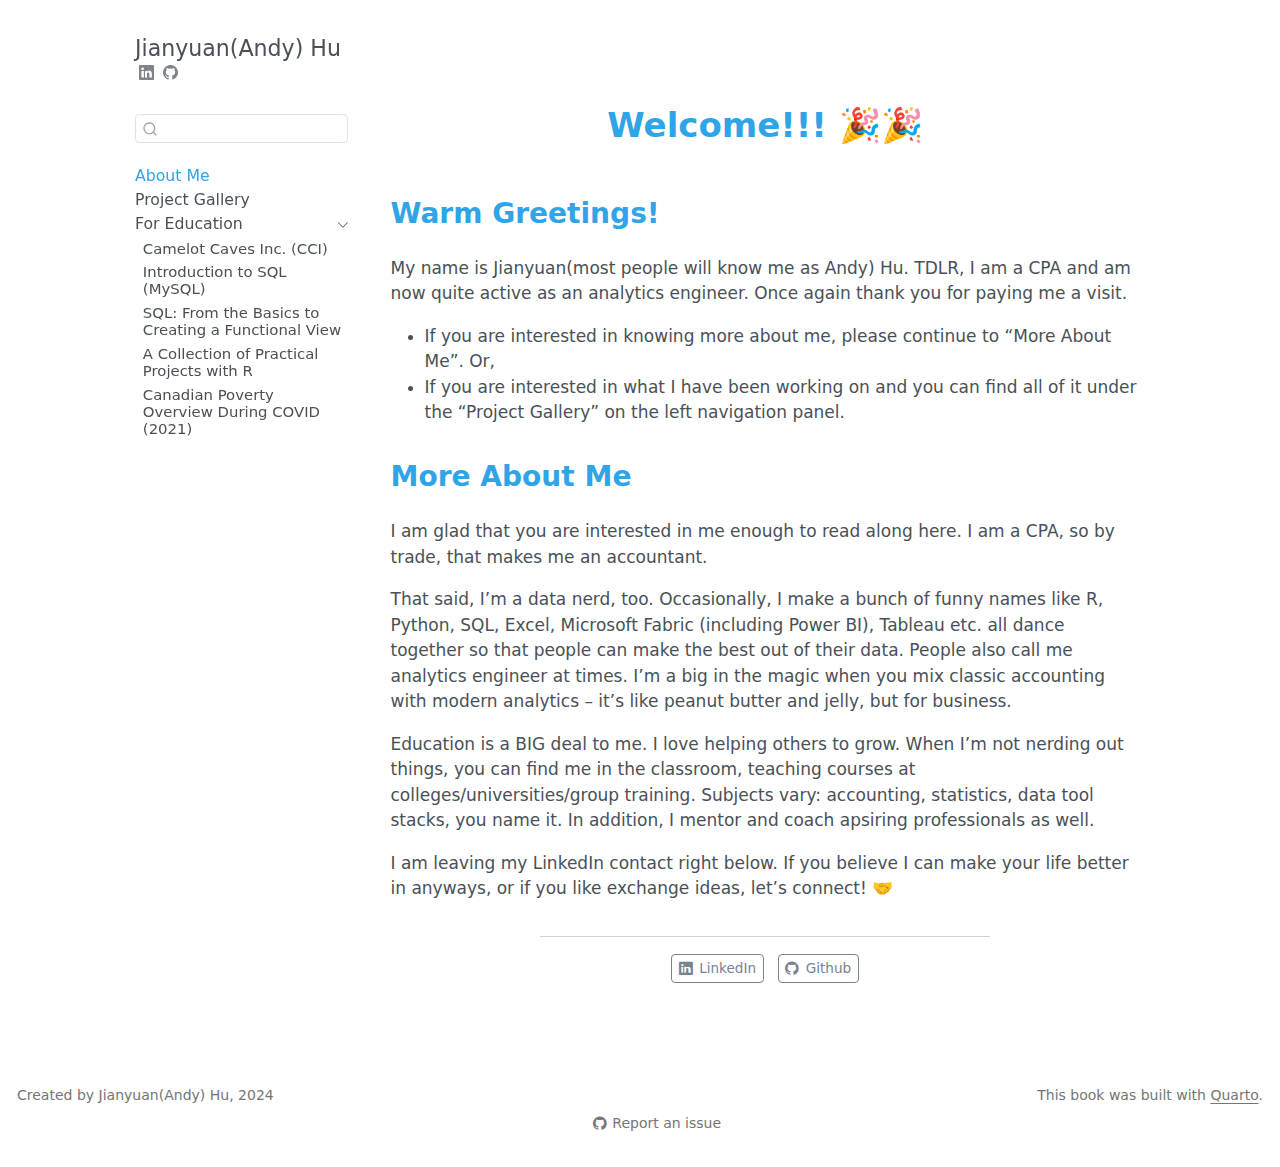
==== commit 6742c3cb: "add Canadian Proverty MPA teaching project" ====
--- a/docs/index.html
+++ b/docs/index.html
@@ -151,6 +151,12 @@
   <div class="sidebar-item-container"> 
   <a href="https://jy-andy-hu.github.io/Education_R/" class="sidebar-item-text sidebar-link">
  <span class="menu-text">A Collection of Practical Projects with R</span></a>
+  </div>
+</li>
+          <li class="sidebar-item">
+  <div class="sidebar-item-container"> 
+  <a href="https://app.powerbi.com/view?r=eyJrIjoiNjlhYThmNDAtNWY4YS00ZTFkLTlkMDYtZjJmYTQwNzZjNWI5IiwidCI6IjJlYTIwYzQ3LTNlZjUtNDNkNy1iZWQ3LWIwNDBmYzBhMzkyNiIsImMiOjZ9" class="sidebar-item-text sidebar-link">
+ <span class="menu-text">Canadian Poverty Overview During COVID (2021)</span></a>
   </div>
 </li>
       </ul>
